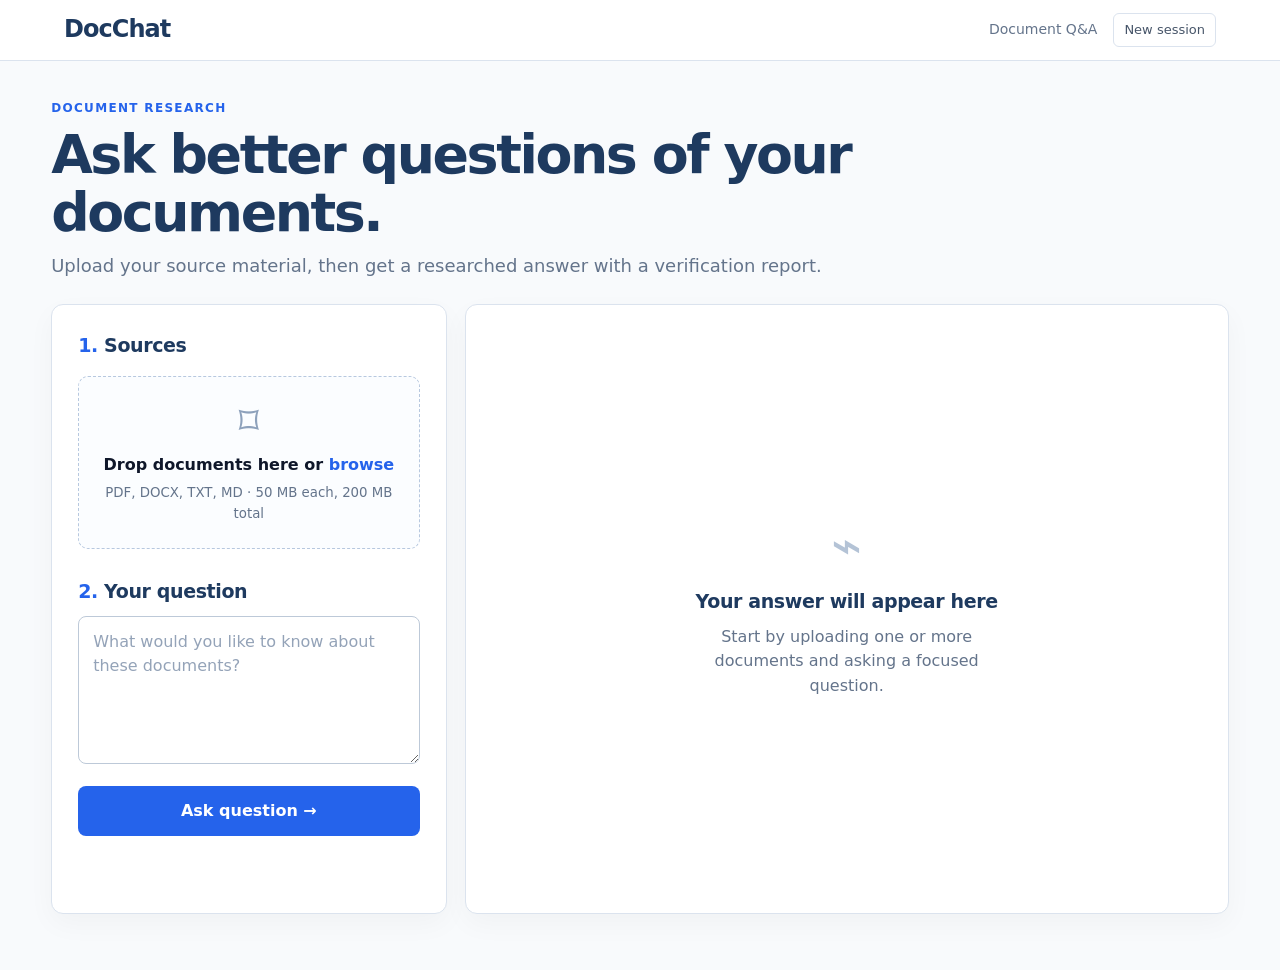
==== static/index.html @ e94c9a0c "Static html files" ====
<!doctype html>
<html lang="en">
  <head>
    <meta charset="utf-8">
    <meta name="viewport" content="width=device-width, initial-scale=1">
    <meta name="description" content="Ask precise questions of your documents.">
    <title>DocChat — Document Q&amp;A</title>
    <link rel="stylesheet" href="/static/style.css">
  </head>
  <body>
    <header class="site-header">
      <a class="brand" href="/">DocChat</a>
      <div class="header-actions"><span>Document Q&amp;A</span><button id="new-session" type="button">New session</button></div>
    </header>
    <main>
      <section class="intro">
        <p class="eyebrow">DOCUMENT RESEARCH</p>
        <h1>Ask better questions of your documents.</h1>
        <p>Upload your source material, then get a researched answer with a verification report.</p>
      </section>
      <form id="question-form" class="workspace">
        <section class="panel source-panel" aria-labelledby="sources-title">
          <h2 id="sources-title"><span>1.</span> Sources</h2>
          <label id="drop-zone" class="drop-zone" for="files">
            <input id="files" name="files" type="file" accept=".pdf,.docx,.txt,.md" multiple>
            <span class="file-icon" aria-hidden="true">⌑</span>
            <strong>Drop documents here or <em>browse</em></strong>
            <small>PDF, DOCX, TXT, MD · 50 MB each, 200 MB total</small>
          </label>
          <ul id="file-list" class="file-list" aria-label="Selected documents"></ul>
          <div class="question-group">
            <label for="question"><span>2.</span> Your question</label>
            <textarea id="question" name="question" rows="5" placeholder="What would you like to know about these documents?" required></textarea>
          </div>
          <button id="submit" type="submit">Ask question <span aria-hidden="true">→</span></button>
          <p id="form-status" class="form-status" role="status" aria-live="polite"></p>
        </section>
        <section class="panel answer-panel" aria-labelledby="answer-title">
          <div id="empty-answer" class="empty-state">
            <span class="empty-icon" aria-hidden="true">⌁</span>
            <h2 id="answer-title">Your answer will appear here</h2>
            <p>Start by uploading one or more documents and asking a focused question.</p>
          </div>
          <article id="result" hidden>
            <div class="result-heading">
              <h2>Answer</h2>
              <button id="copy-answer" class="copy-button" type="button">Copy</button>
            </div>
            <div id="answer" class="answer" aria-live="polite"></div>
            <section class="answer-sources" aria-labelledby="sources-used-title">
              <h3 id="sources-used-title">Sources used for this answer</h3>
              <ul id="answer-sources"></ul>
            </section>
            <details class="verification" open>
              <summary><span class="check" aria-hidden="true">✓</span><span><strong>Verification</strong><small>Review the evidence check</small></span></summary>
              <div id="verification-text" class="verification-text"></div>
            </details>
          </article>
        </section>
      </form>
    </main>
    <script src="/static/app.js"></script>
  </body>
</html>
---- static/style.css ----
:root { --navy:#1e3a5f; --blue:#2563eb; --ink:#0f172a; --muted:#64748b; --surface:#fff; --canvas:#f8fafc; --line:#dbe3ee; --soft-blue:#eff6ff; --green:#059669; --radius:12px; }
* { box-sizing:border-box; }
[hidden] { display:none !important; }
body { margin:0; background:var(--canvas); color:var(--ink); font:16px/1.55 Inter,ui-sans-serif,system-ui,-apple-system,BlinkMacSystemFont,"Segoe UI",sans-serif; }
button,textarea,input { font:inherit; } button { cursor:pointer; } button:focus-visible,textarea:focus-visible,.drop-zone:focus-within { outline:3px solid #93c5fd; outline-offset:2px; }
.site-header { height:61px; display:flex; align-items:center; justify-content:space-between; padding:0 clamp(24px,5vw,72px); background:var(--surface); border-bottom:1px solid var(--line); color:var(--muted); font-size:14px; }.header-actions { display:flex; align-items:center; gap:16px; }.header-actions button { padding:6px 10px; border:1px solid var(--line); border-radius:6px; background:var(--surface); color:#475569; font-size:13px; }.header-actions button:hover { background:#f1f5f9; }
.brand { color:var(--navy); font-size:24px; font-weight:750; letter-spacing:-.04em; text-decoration:none; }
main { max-width:1480px; margin:0 auto; padding:clamp(28px,3vw,48px) clamp(20px,4vw,56px) 56px; }.intro { max-width:1100px; margin-bottom:24px; }.eyebrow { margin:0 0 8px; color:var(--blue); font-size:12px; font-weight:750; letter-spacing:.11em; }h1,h2,p { margin-top:0; }h1 { margin-bottom:10px; color:var(--navy); font-size:clamp(34px,4.2vw,60px); line-height:1.08; letter-spacing:-.045em; }.intro>p:last-child { margin-bottom:0; color:var(--muted); font-size:18px; }
.workspace { display:grid; grid-template-columns:minmax(320px,.75fr) minmax(0,1.45fr); gap:18px; align-items:stretch; }.panel { min-height:610px; padding:26px; background:var(--surface); border:1px solid var(--line); border-radius:var(--radius); box-shadow:0 10px 28px rgb(15 23 42/.035); }.panel h2,.question-group label { color:var(--navy); font-size:19px; font-weight:720; letter-spacing:-.02em; }.panel h2 span,.question-group label span { color:var(--blue); }
.drop-zone { display:flex; min-height:166px; margin:14px 0; padding:24px; border:1.5px dashed #b7c8df; border-radius:10px; align-items:center; justify-content:center; flex-direction:column; background:#fbfdff; color:var(--ink); text-align:center; transition:border-color .18s,background .18s; }.drop-zone.dragging { border-color:var(--blue); background:var(--soft-blue); }.drop-zone input { position:absolute; inline-size:1px; block-size:1px; opacity:0; }.drop-zone strong { font-weight:580; }.drop-zone em { color:var(--blue); font-style:normal; }.drop-zone small { margin-top:5px; color:var(--muted); }.file-icon,.empty-icon { color:#8da1bb; font-size:40px; line-height:1; margin-bottom:12px; }
.file-list { min-height:0; margin:0; padding:0; list-style:none; }.file-list:empty { display:none; }.file-row { display:flex; align-items:center; gap:9px; margin-top:8px; padding:10px 12px; border:1px solid var(--line); border-radius:8px; color:#334155; font-size:14px; }.file-row .document-mark { color:var(--blue); font-weight:800; }.file-row .file-name { overflow:hidden; text-overflow:ellipsis; white-space:nowrap; }.file-row button { margin-left:auto; padding:2px 6px; border:0; background:transparent; color:var(--muted); font-size:18px; line-height:1; }.file-row button:hover { color:#b91c1c; }
.question-group { margin-top:28px; }.question-group label { display:block; margin-bottom:9px; }textarea { width:100%; resize:vertical; min-height:124px; padding:13px 14px; border:1px solid #bdc9d8; border-radius:8px; color:var(--ink); background:var(--surface); line-height:1.5; }textarea::placeholder { color:#94a3b8; }#submit { width:100%; margin-top:14px; padding:13px 18px; border:0; border-radius:8px; background:var(--blue); color:white; font-weight:700; transition:background .18s,transform .18s; }#submit:hover:not(:disabled) { background:#1d4ed8; }#submit:active:not(:disabled) { transform:translateY(1px); }#submit:disabled { cursor:wait; opacity:.65; }.form-status { min-height:24px; margin:10px 0 0; color:var(--muted); font-size:14px; }.form-status.error { color:#b91c1c; }
.answer-panel { display:flex; flex-direction:column; }.empty-state { display:grid; place-content:center; flex:1; min-height:500px; text-align:center; }.empty-state h2 { margin-bottom:8px; }.empty-state p { max-width:330px; margin:0 auto; color:var(--muted); }.empty-icon { margin:0 auto 16px; color:#b4c3d6; font-size:52px; }#result { height:100%; }.result-heading { display:flex; align-items:center; justify-content:space-between; gap:16px; }.result-heading h2 { margin-bottom:20px; }.copy-button { margin-bottom:20px; padding:6px 10px; border:1px solid var(--line); border-radius:6px; background:var(--surface); color:#475569; font-size:13px; }.copy-button:hover { background:#f1f5f9; }.answer,.verification-text { white-space:pre-wrap; }.answer { color:#26364f; font-size:17px; }.answer-sources { margin-top:26px; padding:14px 16px; border:1px solid var(--line); border-radius:9px; background:#fbfdff; }.answer-sources h3 { margin:0 0 7px; color:var(--navy); font-size:14px; }.answer-sources ul { display:flex; flex-wrap:wrap; gap:7px; margin:0; padding:0; list-style:none; }.answer-sources li { padding:3px 8px; border:1px solid #cbd8e8; border-radius:999px; color:#475569; font-size:13px; }.verification { margin-top:20px; border:1px solid #b8e5d6; border-radius:9px; background:#fbfffd; }.verification summary { display:flex; align-items:center; gap:12px; padding:15px 17px; cursor:pointer; list-style:none; }.verification summary::-webkit-details-marker { display:none; }.check { display:grid; width:28px; height:28px; place-items:center; border-radius:50%; background:var(--green); color:white; font-weight:800; }.verification strong,.verification small { display:block; }.verification strong { color:var(--navy); }.verification small { color:var(--green); }.verification-text { padding:0 17px 17px 57px; border-top:1px solid #d6f1e6; color:#46566f; font-size:15px; }
@media (max-width:800px) { .workspace { grid-template-columns:1fr; }.panel { min-height:auto; }.empty-state { min-height:300px; } }@media (max-width:480px) { .site-header { padding:0 20px; }.site-header span { display:none; }main { padding:32px 16px; }.panel { padding:20px; }h1 { font-size:36px; } }
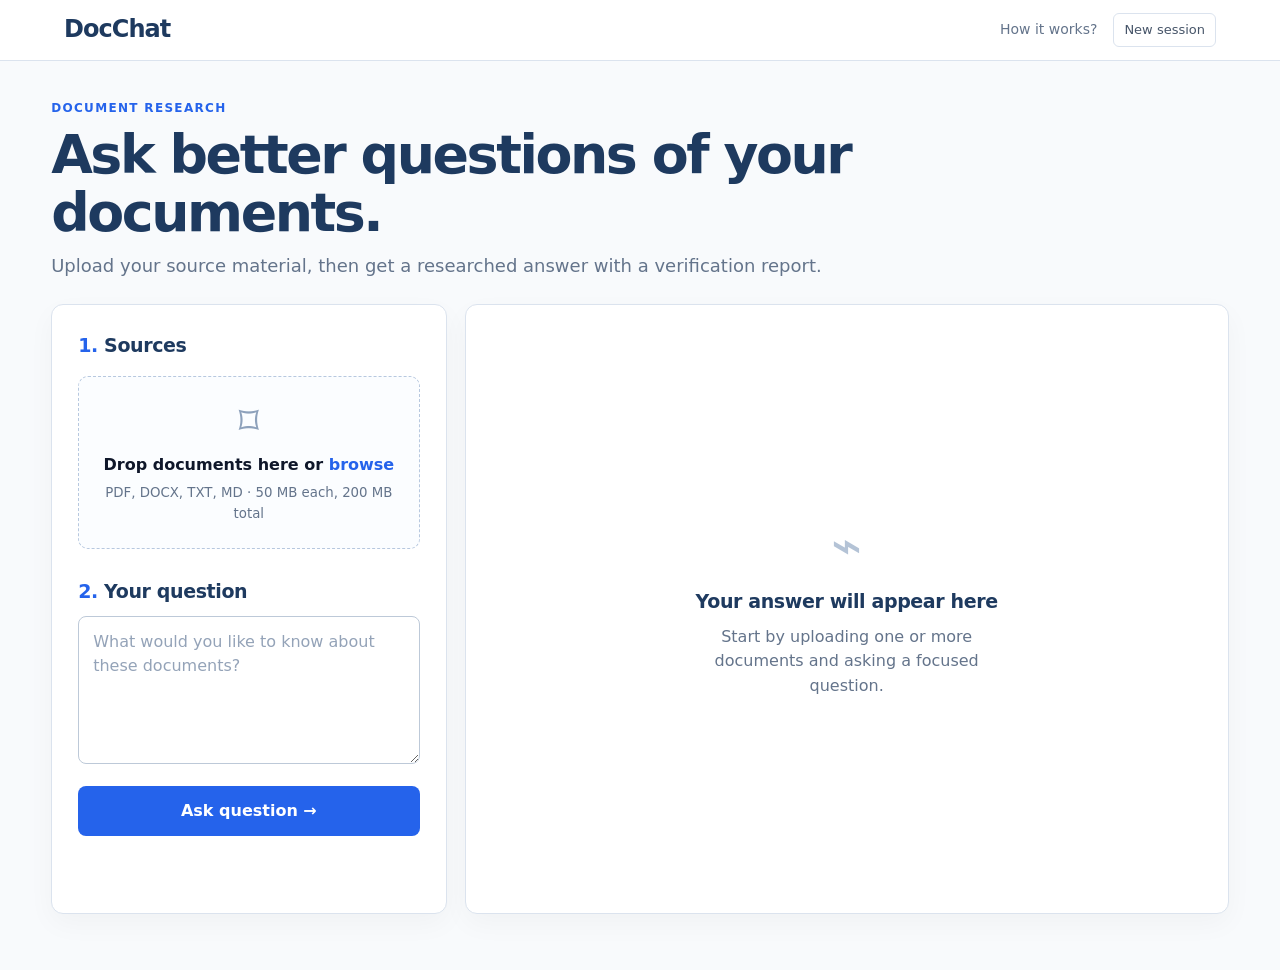
==== commit dd4d61c3: "Add Readme.md file and how it works links" ====
--- a/static/index.html
+++ b/static/index.html
@@ -10,7 +10,7 @@
   <body>
     <header class="site-header">
       <a class="brand" href="/">DocChat</a>
-      <div class="header-actions"><span>Document Q&amp;A</span><button id="new-session" type="button">New session</button></div>
+      <div class="header-actions"><a href="/how-it-works">How it works?</a><button id="new-session" type="button">New session</button></div>
     </header>
     <main>
       <section class="intro">
--- a/static/style.css
+++ b/static/style.css
@@ -3,7 +3,7 @@
 [hidden] { display:none !important; }
 body { margin:0; background:var(--canvas); color:var(--ink); font:16px/1.55 Inter,ui-sans-serif,system-ui,-apple-system,BlinkMacSystemFont,"Segoe UI",sans-serif; }
 button,textarea,input { font:inherit; } button { cursor:pointer; } button:focus-visible,textarea:focus-visible,.drop-zone:focus-within { outline:3px solid #93c5fd; outline-offset:2px; }
-.site-header { height:61px; display:flex; align-items:center; justify-content:space-between; padding:0 clamp(24px,5vw,72px); background:var(--surface); border-bottom:1px solid var(--line); color:var(--muted); font-size:14px; }.header-actions { display:flex; align-items:center; gap:16px; }.header-actions button { padding:6px 10px; border:1px solid var(--line); border-radius:6px; background:var(--surface); color:#475569; font-size:13px; }.header-actions button:hover { background:#f1f5f9; }
+.site-header { height:61px; display:flex; align-items:center; justify-content:space-between; padding:0 clamp(24px,5vw,72px); background:var(--surface); border-bottom:1px solid var(--line); color:var(--muted); font-size:14px; }.header-actions { display:flex; align-items:center; gap:16px; }.header-actions a { color:var(--muted); text-decoration:none; }.header-actions a:hover { color:var(--blue); text-decoration:underline; }.header-actions button { padding:6px 10px; border:1px solid var(--line); border-radius:6px; background:var(--surface); color:#475569; font-size:13px; }.header-actions button:hover { background:#f1f5f9; }
 .brand { color:var(--navy); font-size:24px; font-weight:750; letter-spacing:-.04em; text-decoration:none; }
 main { max-width:1480px; margin:0 auto; padding:clamp(28px,3vw,48px) clamp(20px,4vw,56px) 56px; }.intro { max-width:1100px; margin-bottom:24px; }.eyebrow { margin:0 0 8px; color:var(--blue); font-size:12px; font-weight:750; letter-spacing:.11em; }h1,h2,p { margin-top:0; }h1 { margin-bottom:10px; color:var(--navy); font-size:clamp(34px,4.2vw,60px); line-height:1.08; letter-spacing:-.045em; }.intro>p:last-child { margin-bottom:0; color:var(--muted); font-size:18px; }
 .workspace { display:grid; grid-template-columns:minmax(320px,.75fr) minmax(0,1.45fr); gap:18px; align-items:stretch; }.panel { min-height:610px; padding:26px; background:var(--surface); border:1px solid var(--line); border-radius:var(--radius); box-shadow:0 10px 28px rgb(15 23 42/.035); }.panel h2,.question-group label { color:var(--navy); font-size:19px; font-weight:720; letter-spacing:-.02em; }.panel h2 span,.question-group label span { color:var(--blue); }
@@ -12,3 +12,4 @@
 .question-group { margin-top:28px; }.question-group label { display:block; margin-bottom:9px; }textarea { width:100%; resize:vertical; min-height:124px; padding:13px 14px; border:1px solid #bdc9d8; border-radius:8px; color:var(--ink); background:var(--surface); line-height:1.5; }textarea::placeholder { color:#94a3b8; }#submit { width:100%; margin-top:14px; padding:13px 18px; border:0; border-radius:8px; background:var(--blue); color:white; font-weight:700; transition:background .18s,transform .18s; }#submit:hover:not(:disabled) { background:#1d4ed8; }#submit:active:not(:disabled) { transform:translateY(1px); }#submit:disabled { cursor:wait; opacity:.65; }.form-status { min-height:24px; margin:10px 0 0; color:var(--muted); font-size:14px; }.form-status.error { color:#b91c1c; }
 .answer-panel { display:flex; flex-direction:column; }.empty-state { display:grid; place-content:center; flex:1; min-height:500px; text-align:center; }.empty-state h2 { margin-bottom:8px; }.empty-state p { max-width:330px; margin:0 auto; color:var(--muted); }.empty-icon { margin:0 auto 16px; color:#b4c3d6; font-size:52px; }#result { height:100%; }.result-heading { display:flex; align-items:center; justify-content:space-between; gap:16px; }.result-heading h2 { margin-bottom:20px; }.copy-button { margin-bottom:20px; padding:6px 10px; border:1px solid var(--line); border-radius:6px; background:var(--surface); color:#475569; font-size:13px; }.copy-button:hover { background:#f1f5f9; }.answer,.verification-text { white-space:pre-wrap; }.answer { color:#26364f; font-size:17px; }.answer-sources { margin-top:26px; padding:14px 16px; border:1px solid var(--line); border-radius:9px; background:#fbfdff; }.answer-sources h3 { margin:0 0 7px; color:var(--navy); font-size:14px; }.answer-sources ul { display:flex; flex-wrap:wrap; gap:7px; margin:0; padding:0; list-style:none; }.answer-sources li { padding:3px 8px; border:1px solid #cbd8e8; border-radius:999px; color:#475569; font-size:13px; }.verification { margin-top:20px; border:1px solid #b8e5d6; border-radius:9px; background:#fbfffd; }.verification summary { display:flex; align-items:center; gap:12px; padding:15px 17px; cursor:pointer; list-style:none; }.verification summary::-webkit-details-marker { display:none; }.check { display:grid; width:28px; height:28px; place-items:center; border-radius:50%; background:var(--green); color:white; font-weight:800; }.verification strong,.verification small { display:block; }.verification strong { color:var(--navy); }.verification small { color:var(--green); }.verification-text { padding:0 17px 17px 57px; border-top:1px solid #d6f1e6; color:#46566f; font-size:15px; }
 @media (max-width:800px) { .workspace { grid-template-columns:1fr; }.panel { min-height:auto; }.empty-state { min-height:300px; } }@media (max-width:480px) { .site-header { padding:0 20px; }.site-header span { display:none; }main { padding:32px 16px; }.panel { padding:20px; }h1 { font-size:36px; } }
+.how-it-works { max-width:800px; }.how-it-works h1 { max-width:720px; }.how-it-works > p { max-width:720px; color:var(--muted); font-size:18px; }.steps { display:grid; gap:14px; margin-top:30px; }.step { display:grid; grid-template-columns:44px 1fr; gap:16px; padding:20px; border:1px solid var(--line); border-radius:var(--radius); background:var(--surface); }.step-number { display:grid; width:36px; height:36px; place-items:center; border-radius:50%; background:var(--soft-blue); color:var(--blue); font-weight:750; }.step h2 { margin:2px 0 5px; color:var(--navy); font-size:19px; }.step p { margin:0; color:var(--muted); }.step .tech-note { margin-top:10px; color:#475569; font-size:14px; }.step code { padding:1px 4px; border-radius:4px; background:#eff6ff; color:#1d4ed8; font:12px ui-monospace,SFMono-Regular,Menlo,monospace; }.back-link { display:inline-block; margin-top:28px; color:var(--blue); font-weight:700; text-decoration:none; }.back-link:hover { text-decoration:underline; }
